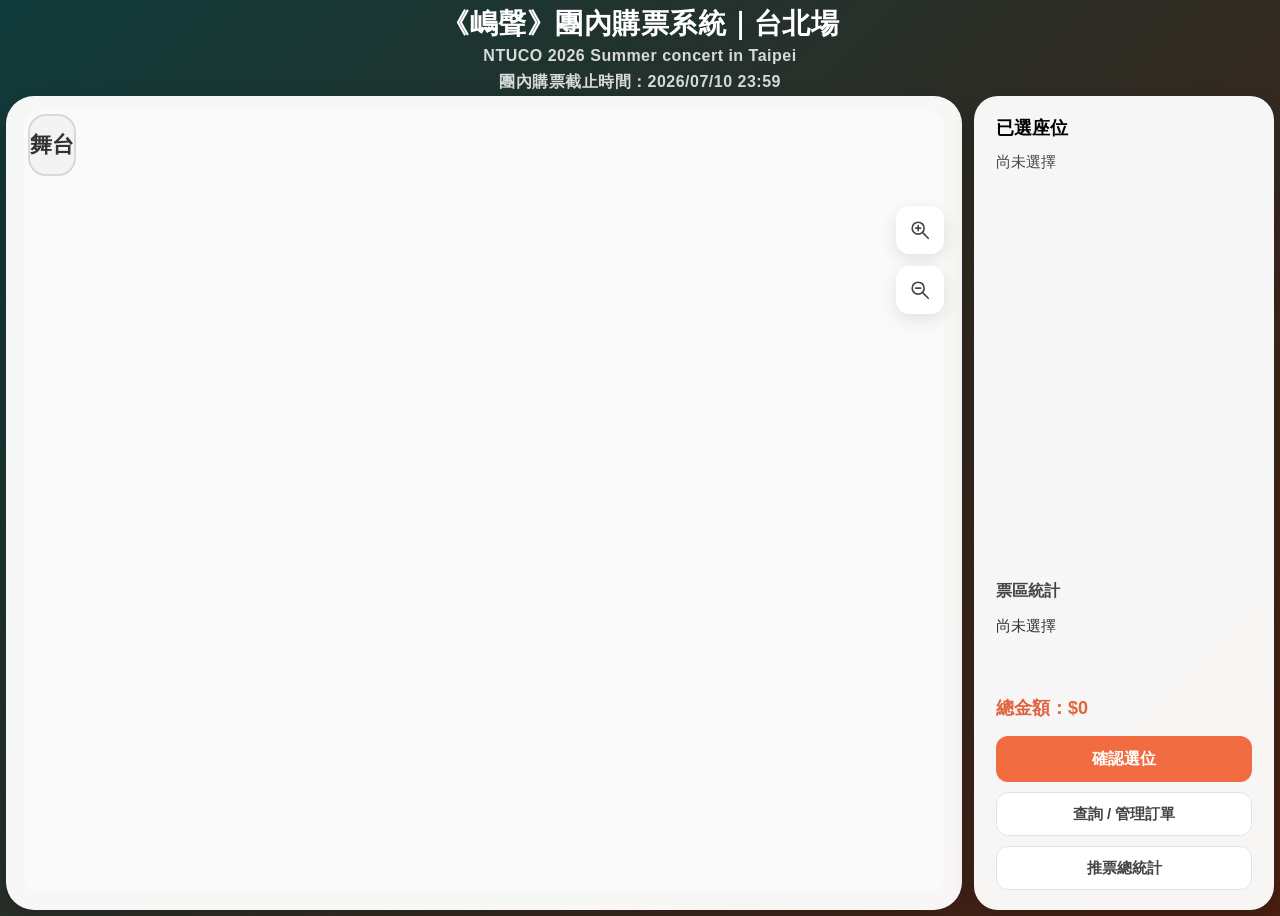
==== index.html @ ebd33b1d "init ticket system" ====
<!DOCTYPE html>
<html lang="zh-Hant">
<head>
    <meta charset="UTF-8" />
    <meta name="viewport" content="width=device-width, initial-scale=1" />
    <title>《嶋聲》團內購票系統｜台北場</title>
    <link rel="stylesheet" href="/style.css">
</head>
<body>
    <header class="page-header">
        <div class="page-title">《嶋聲》團內購票系統｜台北場</div>
        <div class="page-subtitle">NTUCO 2026 Summer concert in Taipei</div>
        <div class="page-subtitle">團內購票截止時間：2026/07/10 23:59</div>
    </header>

    <div class="app-shell">
        <main class="seat-card">
            <div class="map-floating-tools">
                <button type="button" id="zoom-in-btn" class="tool-btn" title="放大">
                    <svg viewBox="0 0 24 24" class="tool-icon" aria-hidden="true">
                        <circle cx="10" cy="10" r="6.5" fill="none" stroke="currentColor" stroke-width="1.8"></circle>
                        <line x1="15.5" y1="15.5" x2="21" y2="21" stroke="currentColor" stroke-width="1.8" stroke-linecap="round"></line>
                        <line x1="10" y1="7.3" x2="10" y2="12.7" stroke="currentColor" stroke-width="1.8" stroke-linecap="round"></line>
                        <line x1="7.3" y1="10" x2="12.7" y2="10" stroke="currentColor" stroke-width="1.8" stroke-linecap="round"></line>
                    </svg>
                </button>

                <button type="button" id="zoom-out-btn" class="tool-btn" title="縮小">
                    <svg viewBox="0 0 24 24" class="tool-icon" aria-hidden="true">
                        <circle cx="10" cy="10" r="6.5" fill="none" stroke="currentColor" stroke-width="1.8"></circle>
                        <line x1="15.5" y1="15.5" x2="21" y2="21" stroke="currentColor" stroke-width="1.8" stroke-linecap="round"></line>
                        <line x1="7.3" y1="10" x2="12.7" y2="10" stroke="currentColor" stroke-width="1.8" stroke-linecap="round"></line>
                    </svg>
                </button>
            </div>

            <div id="map-viewport">
                <div id="seat-map-scale">
                    <div class="stage-box map-stage">舞台</div>
                    <div id="seat-map"></div>
                </div>
                <div id="seat-tooltip" class="seat-tooltip hidden"></div>
            </div>
        </main>

        <aside class="sidebar">
            <h2>已選座位</h2>
            <div id="selected-list">尚未選擇</div>

            <h3 class="sidebar-subtitle">票區統計</h3>
            <div id="zone-summary">尚未選擇</div>

            <div id="summary">總金額：$0</div>

            <button id="confirm-btn" type="button">確認選位</button>
            <a href="/orders" class="secondary-link-btn">查詢 / 管理訂單</a>
            <a href="/stats" class="secondary-link-btn">推票總統計</a>
        </aside>
    </div>

    <script src="/app.js"></script>
</body>
</html>
---- style.css ----
* {
    box-sizing: border-box;
}

body {
    margin: 0;
    font-family: Arial, "Noto Sans TC", sans-serif;
    background: linear-gradient(135deg, #0f3b3a, #4b1f11);
    min-height: 100vh;
    overflow: hidden;
    padding: 6px;
}

.page-header {
    height: 90px;
    display: flex;
    flex-direction: column;
    align-items: center;
    justify-content: center;
    color: white;
    text-align: center;
    letter-spacing: 0.5px;
}

.page-title {
    font-size: 28px;
    font-weight: 800;
    line-height: 1.1;
}

.page-subtitle {
    margin-top: 7px;
    font-size: 16px;
    font-weight: 600;
    color: rgba(255, 255, 255, 0.82);
}

.app-shell {
    display: flex;
    gap: 12px;
    align-items: stretch;
    height: calc(100vh - 86px);
}

/* 左側主區 */
.seat-card {
    flex: 1;
    background: rgba(255, 255, 255, 0.96);
    border-radius: 28px;
    padding: 14px 18px 18px 18px;
    box-shadow: 0 8px 24px rgba(0, 0, 0, 0.18);
    height: 100%;
    overflow: hidden;
    position: relative;
}

.stage-box {
    width: 100%;
    max-width: 980px;
    height: 62px;
    border: 2px solid #d8d8d8;
    background: #f3f3f3;
    color: #333;
    font-size: 22px;
    font-weight: 700;
    display: flex;
    align-items: center;
    justify-content: center;
    border-radius: 18px;
}

.map-stage {
    margin: 0 auto 18px auto;
}

/* 地圖區 */
#map-viewport {
    width: 100%;
    height: 100%;
    overflow: auto;
    cursor: grab;
    user-select: none;
    border-radius: 16px;
    padding: 4px;
    background: #fafafa;
    position: relative;
}

#map-viewport.dragging {
    cursor: grabbing;
}

#seat-map-scale {
    position: relative;
    width: fit-content;
    height: fit-content;
}

#seat-map {
    display: grid;
    gap: 8px;
    justify-content: start;
    align-content: start;
    padding: 10px 14px 24px 14px;
    width: fit-content;
    min-height: max-content;
    transform-origin: top left;
}

/* Tooltip */
.seat-tooltip {
    position: absolute;
    z-index: 20;
    min-width: 180px;
    max-width: 240px;
    background: rgba(42, 42, 42, 0.96);
    color: white;
    border-radius: 12px;
    padding: 10px 12px;
    font-size: 13px;
    line-height: 1.5;
    box-shadow: 0 8px 20px rgba(0, 0, 0, 0.2);
    pointer-events: none;
    transform: translate(12px, 12px);
}

.seat-tooltip.hidden {
    display: none;
}

.seat-tooltip .tooltip-title {
    font-size: 14px;
    font-weight: 700;
    margin-bottom: 4px;
}

.seat-tooltip .tooltip-sub {
    color: #d8d8d8;
    font-size: 12px;
}

/* 樓層與排號 */
.floor-label {
    grid-column: 1 / -1;
    text-align: center;
    font-size: 22px;
    font-weight: 700;
    color: #444;
    display: flex;
    align-items: center;
    justify-content: center;
    pointer-events: none;
    z-index: 2;
}

.row-label {
    width: 28px;
    height: 32px;
    font-size: 12px;
    color: #7b7b7b;
    display: flex;
    align-items: center;
    justify-content: center;
    background: transparent;
    font-weight: 500;
}

/* 座位 */
.seat {
    width: 28px;
    height: 28px;
    border-radius: 50%;
    border: none;
    font-size: 11px;
    line-height: 28px;
    text-align: center;
    padding: 0;
    cursor: pointer;
    user-select: none;
    display: flex;
    align-items: center;
    justify-content: center;
    transition: transform 0.12s ease, box-shadow 0.12s ease;
}

/* 可選團內票 */
.group-500 {
    background: #cf6f6d;
    color: white;
}

.group-300 {
    background: #b9cf8c;
    color: white;
}

.group-200 {
    background: #9fc3ea;
    color: white;
}

/* 不可選區域 */
.staff,
.camera,
.wheelchair,
.companion,
.vip,
.regular-500,
.regular-300,
.regular-200,
.unknown {
    background: #e4e4e4;
    color: #9b9b9b;
    cursor: not-allowed;
}

/* 已售 */
.sold {
    background: #767676;
    color: white;
    cursor: not-allowed;
}

/* 已選 */
.selected {
    outline: 3px solid #3949ab;
    transform: scale(1.12);
    box-shadow: 0 0 0 2px rgba(57, 73, 171, 0.15);
}

/* 浮動工具按鈕 */
.map-floating-tools {
    position: absolute;
    top: 110px;
    right: 18px;
    display: flex;
    flex-direction: column;
    gap: 12px;
    z-index: 30;
}

.tool-btn {
    width: 48px;
    height: 48px;
    border: none;
    border-radius: 14px;
    background: rgba(255, 255, 255, 0.96);
    color: #444;
    font-size: 22px;
    font-weight: 500;
    cursor: pointer;
    box-shadow: 0 6px 18px rgba(0, 0, 0, 0.10);
    display: flex;
    align-items: center;
    justify-content: center;
    transition: transform 0.12s ease, box-shadow 0.12s ease, background 0.12s ease;
}

.tool-btn:hover {
    transform: translateY(-1px);
    box-shadow: 0 8px 20px rgba(0, 0, 0, 0.14);
    background: #ffffff;
}

.tool-btn:active {
    transform: scale(0.97);
}

.tool-icon,
.tool-btn svg {
    width: 22px;
    height: 22px;
    display: block;
}

/* 右側 sidebar */
.sidebar {
    width: 300px;
    background: rgba(255, 255, 255, 0.96);
    border-radius: 24px;
    padding: 20px 22px;
    box-shadow: 0 8px 24px rgba(0, 0, 0, 0.18);
    position: sticky;
    top: 12px;
    max-height: calc(100vh - 24px);
    display: flex;
    flex-direction: column;
    overflow: hidden;
}

.sidebar h2,
.sidebar-subtitle,
#zone-summary,
#summary,
#confirm-btn {
    flex-shrink: 0;
}

.sidebar h2 {
    margin: 0 0 8px 0;
    font-size: 18px;
}

.sidebar-subtitle {
    margin: 18px 0 10px 0;
    font-size: 16px;
    color: #444;
}

/* 已選座位清單 */
#selected-list {
    flex: 1;
    min-height: 0;
    overflow-y: auto;
    font-size: 15px;
    line-height: 1.8;
    color: #444;
    margin-bottom: 16px;
    padding-right: 6px;
}

#selected-list::-webkit-scrollbar {
    width: 8px;
}

#selected-list::-webkit-scrollbar-thumb {
    background: #d0d0d0;
    border-radius: 999px;
}

#selected-list::-webkit-scrollbar-track {
    background: transparent;
}

.selected-seat-item {
    margin-bottom: 10px;
    font-size: 15px;
    color: #333;
    line-height: 1.7;
}

.selected-seat-item span {
    color: #666;
    font-size: 13px;
}

/* 票區統計 */
#zone-summary {
    min-height: 70px;
    font-size: 15px;
    line-height: 1.8;
    color: #333;
    margin-bottom: 14px;
}

.zone-summary-item {
    display: flex;
    justify-content: space-between;
    gap: 10px;
    margin-bottom: 6px;
    font-size: 15px;
}

.zone-summary-item .zone-name {
    color: #666;
    font-size: 13px;
}

.zone-summary-item .zone-count {
    font-weight: 700;
    color: #222;
    font-size: 15px;
}

/* 金額與按鈕 */
#summary {
    font-size: 18px;
    font-weight: 700;
    color: #e1633f;
    margin-bottom: 16px;
}

#confirm-btn {
    width: 100%;
    height: 46px;
    border: none;
    border-radius: 12px;
    background: #f26c41;
    color: white;
    font-size: 16px;
    font-weight: 700;
    cursor: pointer;
}

#confirm-btn:hover {
    background: #e95d31;
}

.secondary-link-btn {
    flex-shrink: 0;
    margin-top: 10px;
    width: 100%;
    height: 44px;
    border-radius: 12px;
    border: 1.5px solid #e3e3e3;
    background: #ffffff;
    color: #444;
    font-size: 15px;
    font-weight: 700;
    text-decoration: none;
    display: flex;
    align-items: center;
    justify-content: center;
    transition: background 0.12s ease, transform 0.12s ease, box-shadow 0.12s ease;
}

.secondary-link-btn:hover {
    background: #f7f7f7;
    transform: translateY(-1px);
    box-shadow: 0 4px 12px rgba(0, 0, 0, 0.08);
}

.note-group {
    display: flex;
    align-items: center;
    gap: 10px;
}

.note-input {
    width: 220px;
    max-width: 100%;
    height: 40px;
    border: 1.5px solid #d7d7d7;
    border-radius: 12px;
    padding: 0 14px;
    font-size: 14px;
    outline: none;
    background: #fff;
}

.note-input:focus {
    border-color: #f26c41;
    box-shadow: 0 0 0 3px rgba(242, 108, 65, 0.12);
}

.action-group {
    display: flex;
    align-items: center;
    justify-content: center;
    width: 100%;
}

.primary-mini-btn {
    height: 40px;
    padding: 0 18px;
    border: none;
    border-radius: 12px;
    background: #f26c41;
    color: white;
    font-size: 15px;
    font-weight: 700;
    cursor: pointer;
    flex-shrink: 0;
}

.primary-mini-btn:hover {
    background: #e95d31;
}

.danger-btn {
    height: 40px;
    padding: 0 18px;
    border: 1.5px solid #f2a29a;
    border-radius: 12px;
    background: #fff7f6;
    color: #d84b3b;
    font-size: 15px;
    font-weight: 700;
    cursor: pointer;
    flex-shrink: 0;
}

.danger-btn:hover {
    background: #fff0ed;
}
.pickup-btn {
    height: 40px;
    padding: 0 18px;
    border: none;
    border-radius: 999px;
    font-size: 14px;
    font-weight: 700;
    cursor: default;
    white-space: nowrap;
    flex-shrink: 0;
}

.pickup-btn.closed {
    background: #ececec;
    color: #8b8b8b;
}

.pickup-btn.open {
    background: #e8f7ef;
    color: #239267;
}

.pickup-btn.done {
    background: #e8f0ff;
    color: #276fb7;
}

.rank-badge {
    display: inline-flex;
    align-items: center;
    justify-content: center;
    min-width: 34px;
    height: 34px;
    border-radius: 999px;
    background: #fff2ec;
    color: #f26c41;
    font-weight: 800;
    font-size: 14px;
}

.ranking-row-top {
    background: #fff9f6;
}

.ranking-ticket {
    color: #276fb7;
    font-weight: 900;
}

.reward-condition-wrap {
    display: flex;
    flex-wrap: wrap;
    gap: 8px;
}

.reward-condition-chip {
    display: inline-flex;
    align-items: center;
    justify-content: center;
    min-height: 32px;
    padding: 0 12px;
    border-radius: 999px;
    background: #fff4ee;
    border: 1px solid #f3d3c3;
    color: #d66a3b;
    font-size: 13px;
    font-weight: 800;
    line-height: 1;
    white-space: nowrap;
}

.reward-main {
    color: #222;
    font-weight: 800;
}

.reward-count {
    color: #276fb7;
    font-weight: 900;
    font-size: 16px;
}

.reward-names {
    color: #666;
    line-height: 1.7;
}

.reward-empty {
    color: #aaa;
}
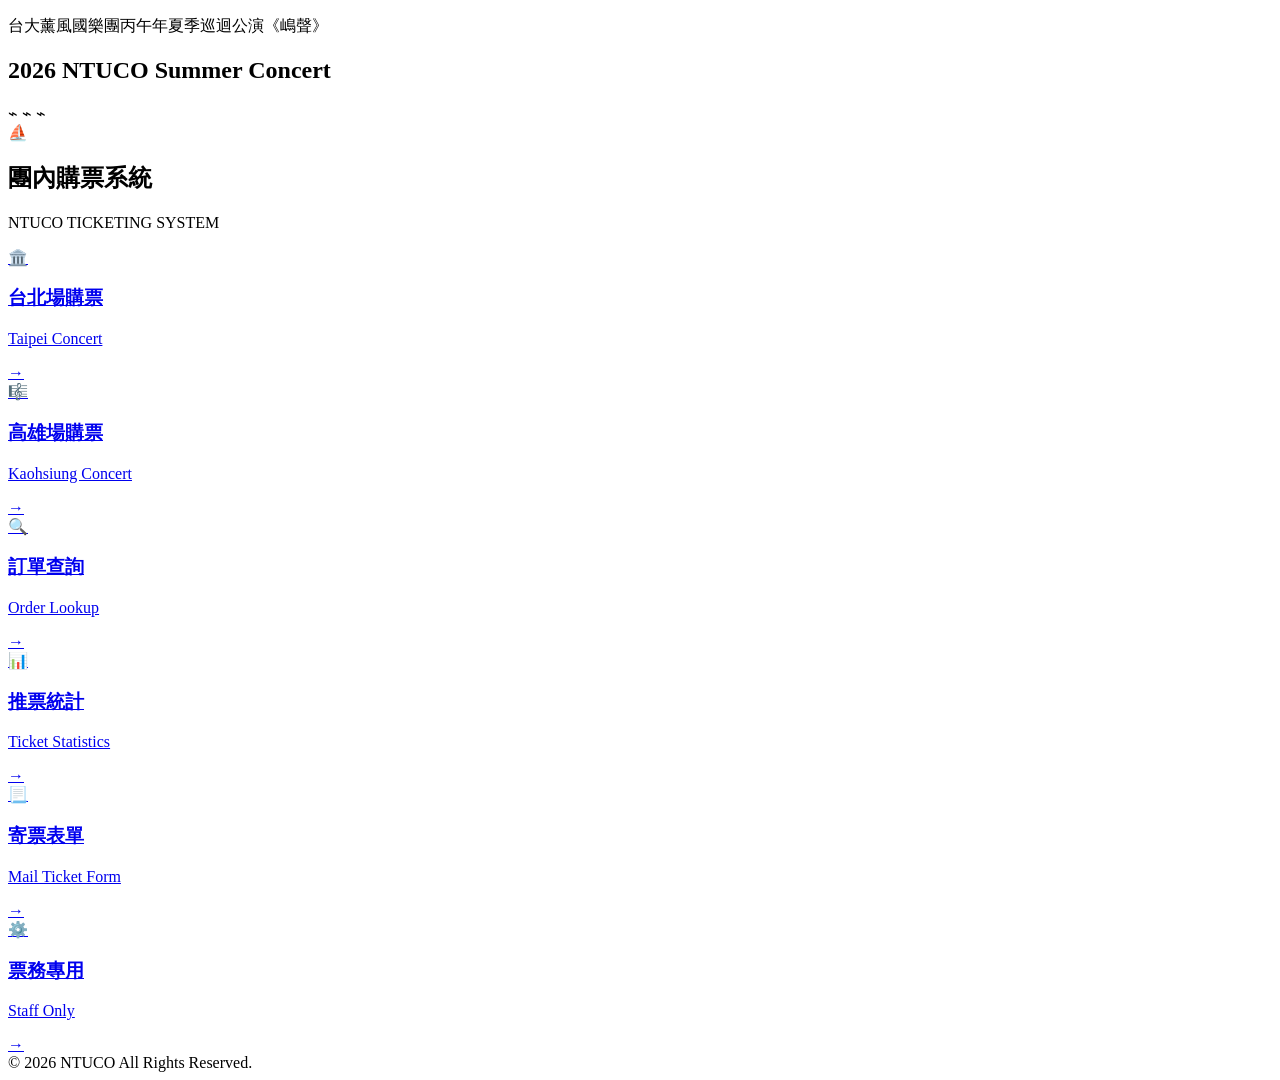
==== commit d2c77e17: "Install and configure Vercel Web Analytics # Vercel Web Analytics Implementation  ## Summary Success" ====
--- a/index.html
+++ b/index.html
@@ -1,63 +1,86 @@
 <!DOCTYPE html>
 <html lang="zh-Hant">
 <head>
-    <meta charset="UTF-8" />
-    <meta name="viewport" content="width=device-width, initial-scale=1" />
-    <title>《嶋聲》團內購票系統｜台北場</title>
-    <link rel="stylesheet" href="/style.css">
+  <meta charset="UTF-8" />
+  <meta name="viewport" content="width=device-width, initial-scale=1.0" />
+  <title>《嶋聲》團內購票系統</title>
+  <link rel="icon" type="image/png" href="/NTUCO.png">
+  <!-- Google Fonts -->
+  <link rel="preconnect" href="https://fonts.googleapis.com">
+  <link rel="preconnect" href="https://fonts.gstatic.com" crossorigin>
+  <link href="https://fonts.googleapis.com/css2?family=Noto+Sans+TC:wght@400;500;700;900&family=Noto+Serif+TC:wght@400;500;700;900&display=swap" rel="stylesheet">
+  <!-- CSS -->
+  <link rel="stylesheet" href="./index.css" />
 </head>
+
 <body>
-    <header class="page-header">
-        <div class="page-title">《嶋聲》團內購票系統｜台北場</div>
-        <div class="page-subtitle">NTUCO 2026 Summer concert in Taipei</div>
-        <div class="page-subtitle">團內購票截止時間：2026/07/10 23:59</div>
-    </header>
+  <main class="home-page">
+    <section class="hero">
+      <div class="poster-info">
+        <p class="concert-label">台大薰風國樂團丙午年夏季巡迴公演《嶋聲》</p>
+        <h1>2026 NTUCO Summer Concert</h1>
+      </div>
 
-    <div class="app-shell">
-        <main class="seat-card">
-            <div class="map-floating-tools">
-                <button type="button" id="zoom-in-btn" class="tool-btn" title="放大">
-                    <svg viewBox="0 0 24 24" class="tool-icon" aria-hidden="true">
-                        <circle cx="10" cy="10" r="6.5" fill="none" stroke="currentColor" stroke-width="1.8"></circle>
-                        <line x1="15.5" y1="15.5" x2="21" y2="21" stroke="currentColor" stroke-width="1.8" stroke-linecap="round"></line>
-                        <line x1="10" y1="7.3" x2="10" y2="12.7" stroke="currentColor" stroke-width="1.8" stroke-linecap="round"></line>
-                        <line x1="7.3" y1="10" x2="12.7" y2="10" stroke="currentColor" stroke-width="1.8" stroke-linecap="round"></line>
-                    </svg>
-                </button>
+      <div class="birds">⌁ ⌁ ⌁</div>
+    </section>
 
-                <button type="button" id="zoom-out-btn" class="tool-btn" title="縮小">
-                    <svg viewBox="0 0 24 24" class="tool-icon" aria-hidden="true">
-                        <circle cx="10" cy="10" r="6.5" fill="none" stroke="currentColor" stroke-width="1.8"></circle>
-                        <line x1="15.5" y1="15.5" x2="21" y2="21" stroke="currentColor" stroke-width="1.8" stroke-linecap="round"></line>
-                        <line x1="7.3" y1="10" x2="12.7" y2="10" stroke="currentColor" stroke-width="1.8" stroke-linecap="round"></line>
-                    </svg>
-                </button>
-            </div>
+    <section class="system-title">
+      <div class="boat">⛵</div>
+      <h2>團內購票系統</h2>
+      <p>NTUCO TICKETING SYSTEM</p>
+    </section>
 
-            <div id="map-viewport">
-                <div id="seat-map-scale">
-                    <div class="stage-box map-stage">舞台</div>
-                    <div id="seat-map"></div>
-                </div>
-                <div id="seat-tooltip" class="seat-tooltip hidden"></div>
-            </div>
-        </main>
+    <section class="menu-panel">
+      <a href="/taipei.html" class="menu-card">
+        <div class="icon">🏛️</div>
+        <h3>台北場購票</h3>
+        <p>Taipei Concert</p>
+        <span>→</span>
+      </a>
 
-        <aside class="sidebar">
-            <h2>已選座位</h2>
-            <div id="selected-list">尚未選擇</div>
+      <a href="/kaohsiung.html" class="menu-card">
+        <div class="icon">🎼</div>
+        <h3>高雄場購票</h3>
+        <p>Kaohsiung Concert</p>
+        <span>→</span>
+      </a>
 
-            <h3 class="sidebar-subtitle">票區統計</h3>
-            <div id="zone-summary">尚未選擇</div>
+      <a href="/orders.html" class="menu-card">
+        <div class="icon">🔍</div>
+        <h3>訂單查詢</h3>
+        <p>Order Lookup</p>
+        <span>→</span>
+      </a>
 
-            <div id="summary">總金額：$0</div>
+      <a href="/stats.html" class="menu-card">
+        <div class="icon">📊</div>
+        <h3>推票統計</h3>
+        <p>Ticket Statistics</p>
+        <span>→</span>
+      </a>
 
-            <button id="confirm-btn" type="button">確認選位</button>
-            <a href="/orders" class="secondary-link-btn">查詢 / 管理訂單</a>
-            <a href="/stats" class="secondary-link-btn">推票總統計</a>
-        </aside>
-    </div>
+      <a href="/mailing.html" class="menu-card">
+        <div class="icon">📃</div>
+        <h3>寄票表單</h3>
+        <p>Mail Ticket Form</p>
+        <span>→</span>
+      </a>
 
-    <script src="/app.js"></script>
+      <a href="/admin.html" class="menu-card">
+        <div class="icon">⚙️</div>
+        <h3>票務專用</h3>
+        <p>Staff Only</p>
+        <span>→</span>
+      </a>
+    </section>
+
+    <footer>
+      © 2026 NTUCO All Rights Reserved.
+    </footer>
+  </main>
+  <script>
+    window.va = window.va || function () { (window.vaq = window.vaq || []).push(arguments); };
+  </script>
+  <script defer src="/_vercel/insights/script.js"></script>
 </body>
-</html>+</html>
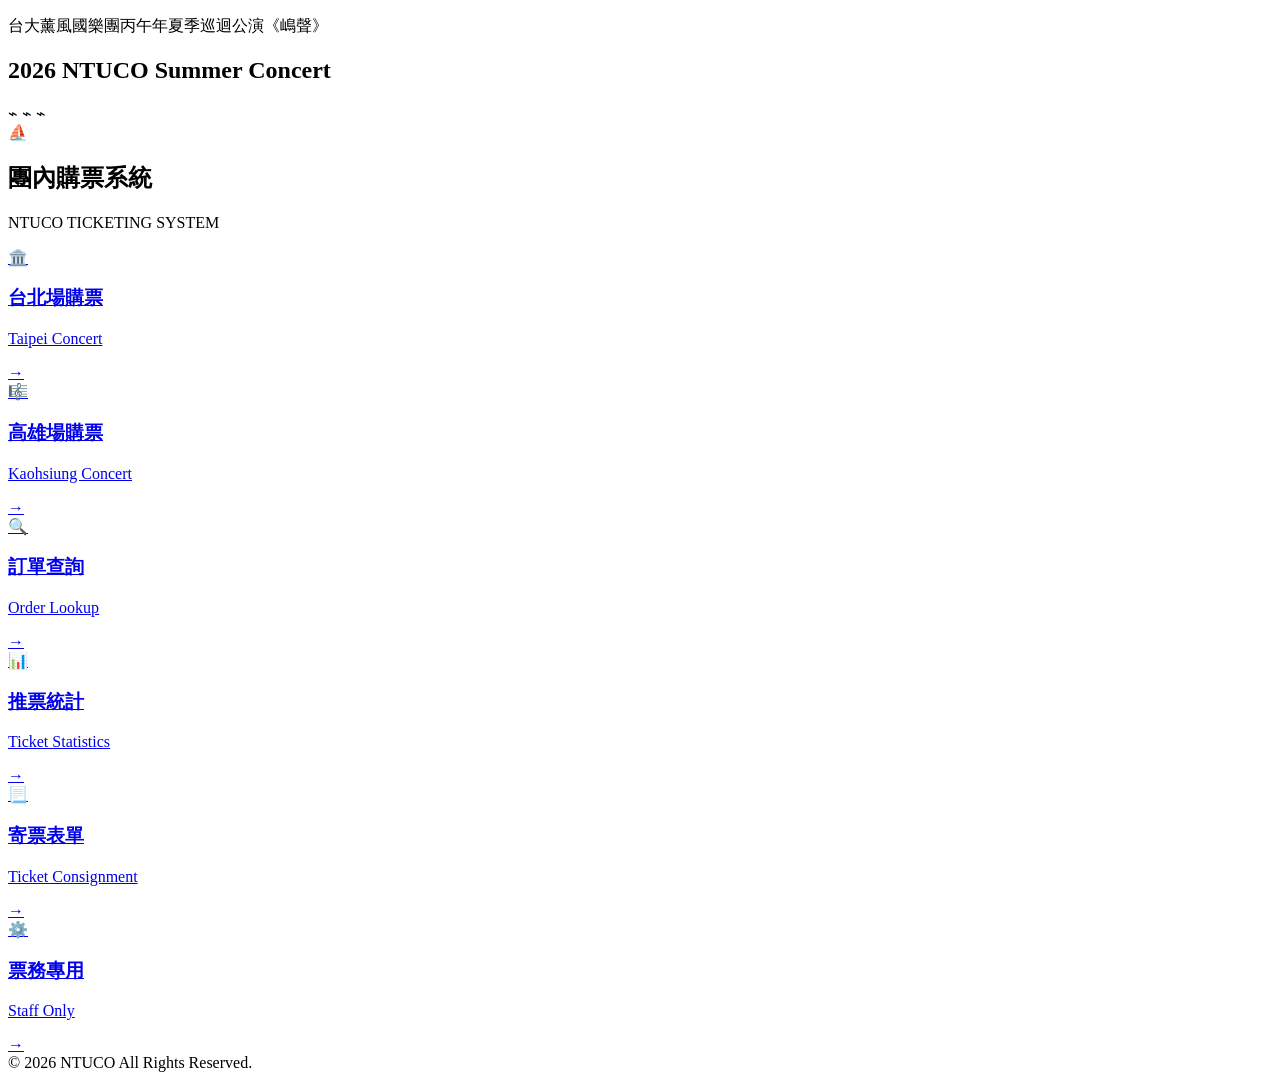
==== commit 3c1a79c3: "Merge d2c77e17af20e4c58c0d80b100a554988b0af0eb into 70a0439f2f1411672e4cf7ecc944342d02afb98d" ====
--- a/index.html
+++ b/index.html
@@ -59,10 +59,10 @@
         <span>→</span>
       </a>
 
-      <a href="/mailing.html" class="menu-card">
+      <a href="/consignment.html" class="menu-card">
         <div class="icon">📃</div>
         <h3>寄票表單</h3>
-        <p>Mail Ticket Form</p>
+        <p>Ticket Consignment</p>
         <span>→</span>
       </a>
 
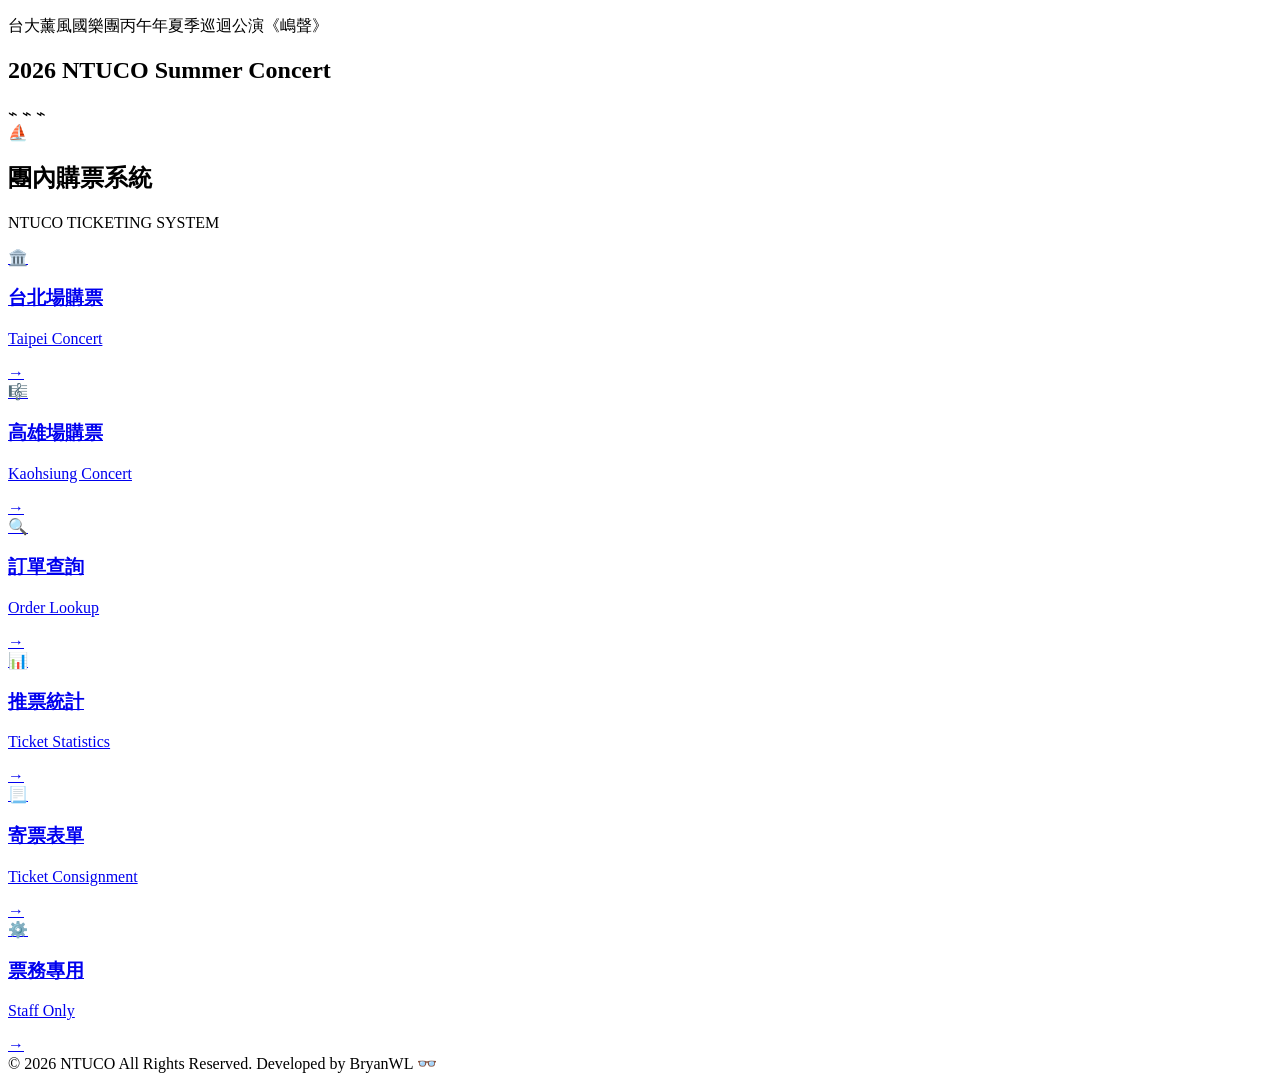
==== commit e219e656: "credit" ====
--- a/index.html
+++ b/index.html
@@ -75,12 +75,8 @@
     </section>
 
     <footer>
-      © 2026 NTUCO All Rights Reserved.
+      © 2026 NTUCO All Rights Reserved. Developed by BryanWL 👓
     </footer>
   </main>
-  <script>
-    window.va = window.va || function () { (window.vaq = window.vaq || []).push(arguments); };
-  </script>
-  <script defer src="/_vercel/insights/script.js"></script>
 </body>
 </html>
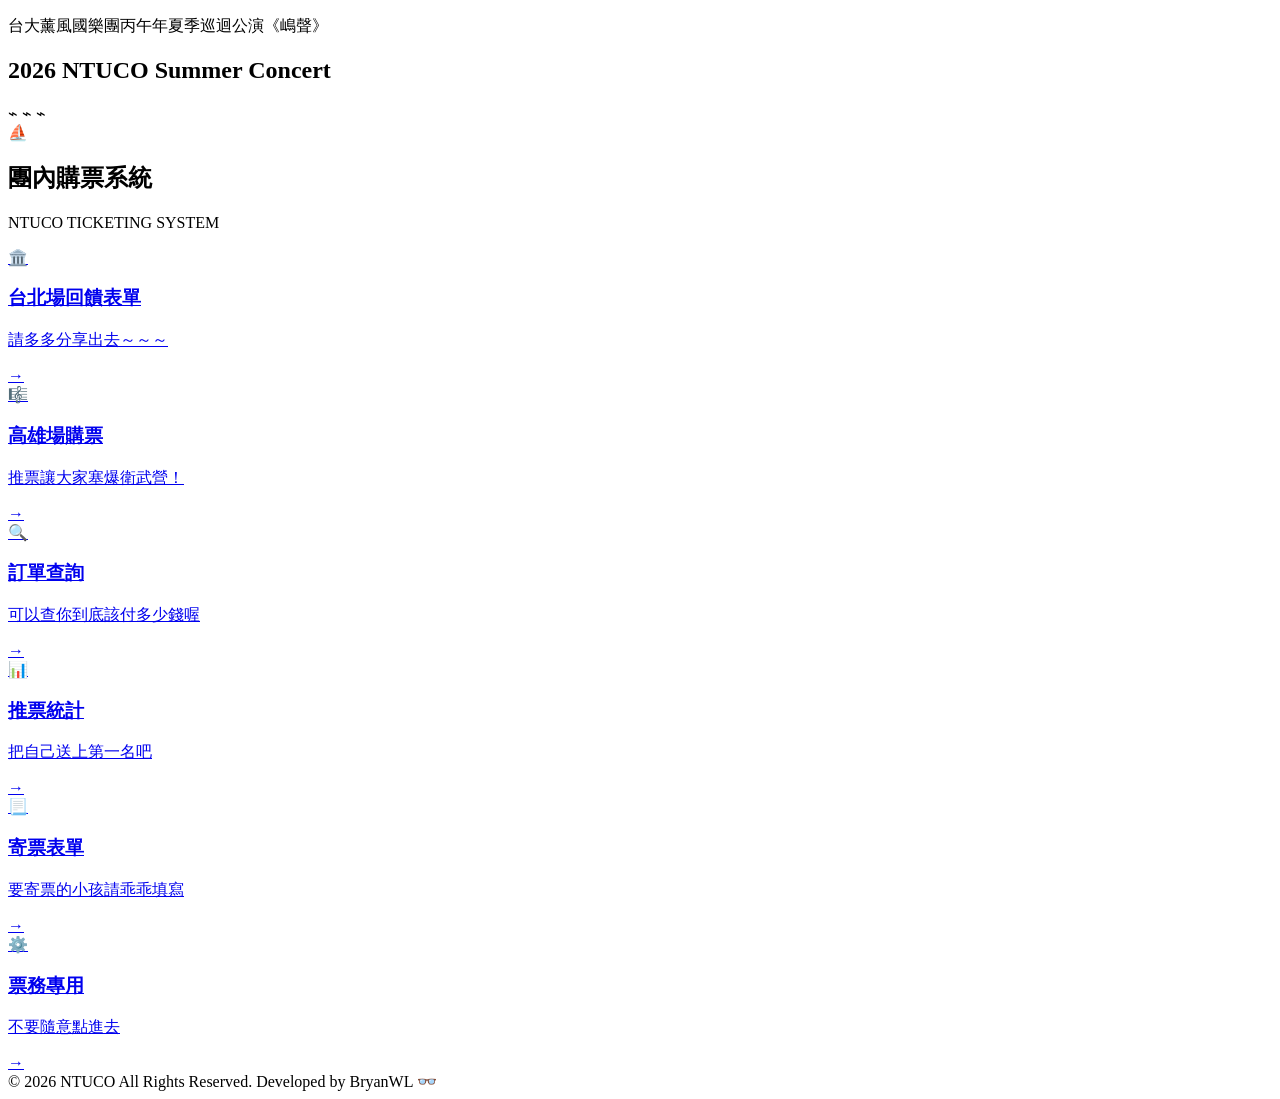
==== commit e6d4f75f: "Update index" ====
--- a/index.html
+++ b/index.html
@@ -31,45 +31,45 @@
     </section>
 
     <section class="menu-panel">
-      <a href="/taipei.html" class="menu-card">
+      <a href="https://docs.google.com/forms/d/e/1FAIpQLSeY1mgTTUd2XIuNEWbKVqKPxAn4L_a-VATuPXNclLUsxL3Nyg/viewform" class="menu-card">
         <div class="icon">🏛️</div>
-        <h3>台北場購票</h3>
-        <p>Taipei Concert</p>
+        <h3>台北場回饋表單</h3>
+        <p>請多多分享出去～～～</p>
         <span>→</span>
       </a>
 
       <a href="/kaohsiung.html" class="menu-card">
         <div class="icon">🎼</div>
         <h3>高雄場購票</h3>
-        <p>Kaohsiung Concert</p>
+        <p>推票讓大家塞爆衛武營！</p>
         <span>→</span>
       </a>
 
       <a href="/orders.html" class="menu-card">
         <div class="icon">🔍</div>
         <h3>訂單查詢</h3>
-        <p>Order Lookup</p>
+        <p>可以查你到底該付多少錢喔</p>
         <span>→</span>
       </a>
 
       <a href="/stats.html" class="menu-card">
         <div class="icon">📊</div>
         <h3>推票統計</h3>
-        <p>Ticket Statistics</p>
+        <p>把自己送上第一名吧</p>
         <span>→</span>
       </a>
 
       <a href="/consignment.html" class="menu-card">
         <div class="icon">📃</div>
         <h3>寄票表單</h3>
-        <p>Ticket Consignment</p>
+        <p>要寄票的小孩請乖乖填寫</p>
         <span>→</span>
       </a>
 
       <a href="/admin.html" class="menu-card">
         <div class="icon">⚙️</div>
         <h3>票務專用</h3>
-        <p>Staff Only</p>
+        <p>不要隨意點進去</p>
         <span>→</span>
       </a>
     </section>
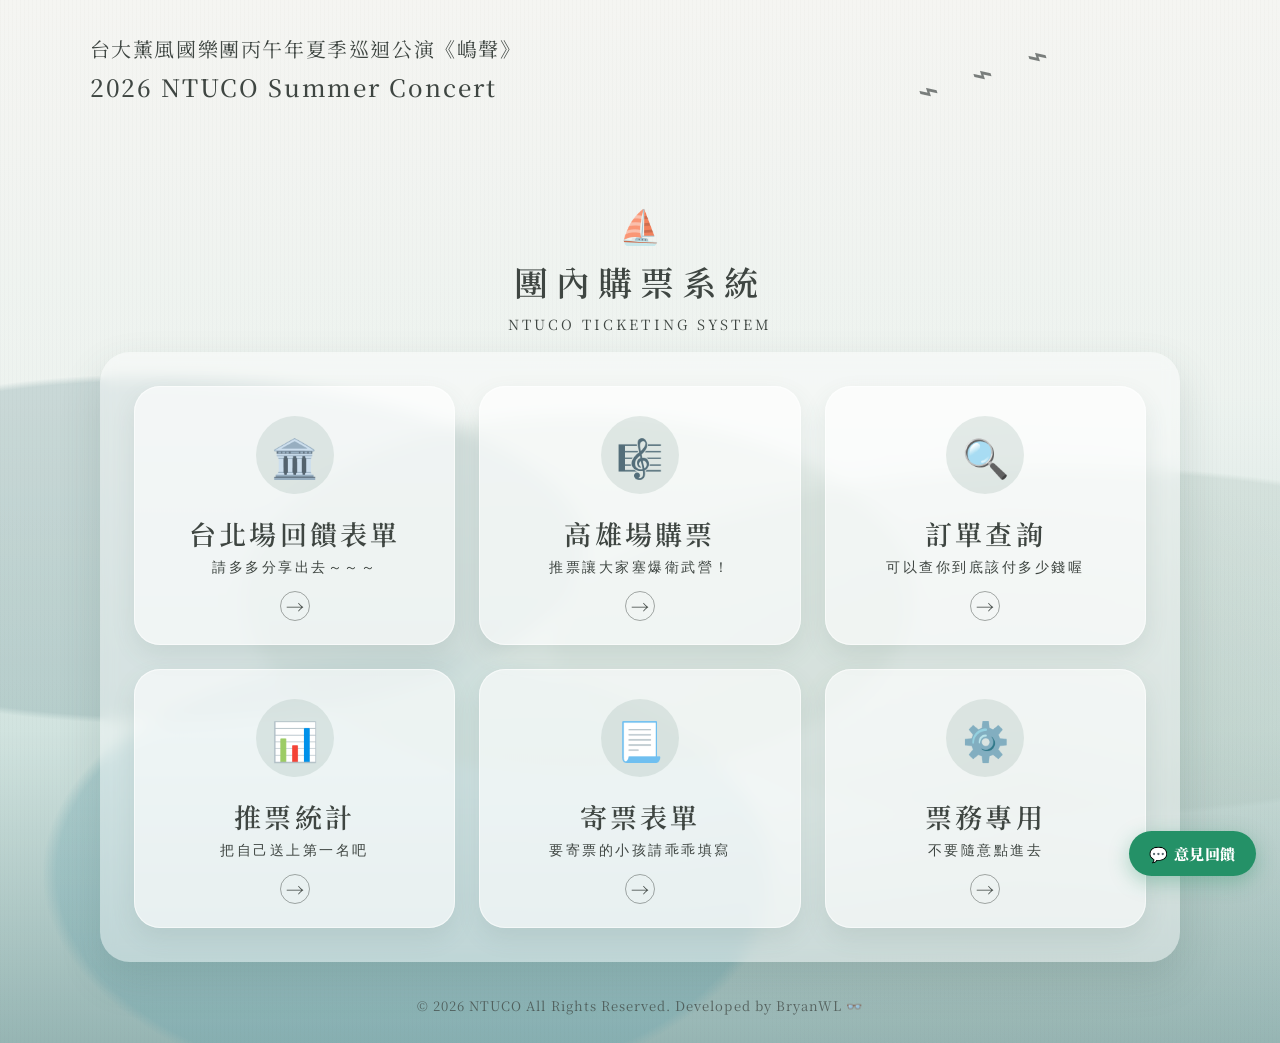
==== commit a5b84a49: "Update BIGBIG" ====
--- a/index.html
+++ b/index.html
@@ -74,6 +74,10 @@
       </a>
     </section>
 
+    <a href="https://forms.gle/wqxFk67CyarotRYp6" target="_blank" class="floating-feedback-btn" title="填寫意見表單">
+        💬 意見回饋
+    </a>
+
     <footer>
       © 2026 NTUCO All Rights Reserved. Developed by BryanWL 👓
     </footer>
--- a/index.css
+++ b/index.css
@@ -0,0 +1,343 @@
+* {
+  box-sizing: border-box;
+}
+
+body {
+  margin: 0;
+  font-family: "Noto Serif TC", "Songti TC", "PMingLiU", serif;
+  color: #3f4642;
+  background:
+    radial-gradient(circle at 80% 75%, rgba(130, 145, 130, 0.22), transparent 28%),
+    linear-gradient(to bottom, #f3f3ef 0%, #e9f0ec 38%, #c7ddd8 70%, #7fa5a3 100%);
+  min-height: 100vh;
+}
+
+.home-page {
+  min-height: 100vh;
+  padding: 34px 7vw 28px;
+  position: relative;
+  overflow: hidden;
+}
+
+.home-page::before {
+  content: "";
+  position: absolute;
+  inset: 26% -10% 0;
+  background:
+    radial-gradient(ellipse at 18% 36%, rgba(80, 126, 130, 0.36) 0 24%, transparent 25%),
+    radial-gradient(ellipse at 46% 42%, rgba(123, 158, 137, 0.34) 0 28%, transparent 29%),
+    radial-gradient(ellipse at 78% 48%, rgba(153, 179, 170, 0.38) 0 30%, transparent 31%),
+    radial-gradient(ellipse at 35% 78%, rgba(60, 139, 153, 0.35) 0 25%, transparent 26%);
+  opacity: 0.8;
+  z-index: 0;
+}
+
+.home-page::after {
+  content: "";
+  position: absolute;
+  inset: 0;
+  background-image:
+    linear-gradient(rgba(255,255,255,0.18), rgba(255,255,255,0.18)),
+    repeating-linear-gradient(90deg, rgba(80,80,80,0.025) 0 1px, transparent 1px 4px);
+  pointer-events: none;
+  z-index: 1;
+}
+
+.hero,
+.system-title,
+.menu-panel,
+footer {
+  position: relative;
+  z-index: 2;
+}
+
+.hero {
+  min-height: 160px;
+}
+
+.concert-label {
+  margin: 0 0 6px;
+  font-size: 20px;
+  letter-spacing: 0.08em;
+}
+
+.poster-info h1 {
+  margin: 0;
+  font-size: 24px;
+  font-weight: 500;
+  letter-spacing: 0.08em;
+}
+
+.dates {
+  margin-top: 40px;
+  display: grid;
+  gap: 22px;
+}
+
+.date-block {
+  display: flex;
+  align-items: center;
+  gap: 24px;
+}
+
+.date-main {
+  font-size: 74px;
+  line-height: 1;
+  color: #1d1d1b;
+  letter-spacing: -0.04em;
+}
+
+.time {
+  display: block;
+  font-size: 26px;
+  margin-bottom: 4px;
+}
+
+.date-block strong {
+  display: block;
+  font-size: 25px;
+  font-weight: 600;
+}
+
+.date-block small {
+  display: block;
+  font-size: 14px;
+  margin-top: 3px;
+}
+
+.birds {
+  position: absolute;
+  top: 10px;
+  right: 10vw;
+  font-size: 34px;
+  letter-spacing: 14px;
+  transform: rotate(-18deg);
+  color: rgba(55, 62, 60, 0.65);
+}
+
+.system-title {
+  text-align: center;
+  margin-top: 6px;
+  margin-bottom: 18px;
+}
+
+.boat {
+  font-size: 34px;
+  margin-bottom: 8px;
+  opacity: 0.7;
+}
+
+.system-title h2 {
+  margin: 0;
+  font-size: 34px;
+  letter-spacing: 0.24em;
+  font-weight: 600;
+}
+
+.system-title p {
+  margin: 8px 0 0;
+  font-size: 14px;
+  letter-spacing: 0.22em;
+}
+
+.menu-panel {
+  max-width: 1080px;
+  margin: 0 auto;
+  padding: 34px;
+  border-radius: 30px;
+  background: rgba(255, 255, 255, 0.42);
+  backdrop-filter: blur(8px);
+  box-shadow: 0 18px 42px rgba(64, 91, 89, 0.16);
+  display: grid;
+  grid-template-columns: repeat(3, 1fr);
+  gap: 24px;
+}
+
+.menu-card {
+  min-height: 210px;
+  padding: 30px 20px 24px;
+  border-radius: 26px;
+  background: rgba(255, 255, 255, 0.62);
+  text-decoration: none;
+  color: #3f4642;
+  text-align: center;
+  box-shadow: inset 0 0 0 1px rgba(255,255,255,0.55),
+              0 10px 24px rgba(74, 96, 94, 0.11);
+  transition: transform 0.25s ease, background 0.25s ease, box-shadow 0.25s ease;
+}
+
+.menu-card:hover {
+  transform: translateY(-6px);
+  background: rgba(255, 255, 255, 0.82);
+  box-shadow: 0 16px 32px rgba(63, 91, 89, 0.18);
+}
+
+.icon {
+  width: 78px;
+  height: 78px;
+  margin: 0 auto 20px;
+  border-radius: 50%;
+  background: rgba(129, 160, 152, 0.2);
+  display: flex;
+  align-items: center;
+  justify-content: center;
+  font-size: 38px;
+}
+
+.menu-card h3 {
+  margin: 0;
+  font-size: 27px;
+  font-weight: 600;
+  letter-spacing: 0.12em;
+}
+
+.menu-card p {
+  margin: 6px 0 14px;
+  font-family: Georgia, serif;
+  font-size: 14px;
+  letter-spacing: 0.18em;
+}
+
+.menu-card span {
+  display: inline-flex;
+  width: 30px;
+  height: 30px;
+  border: 1px solid rgba(63, 70, 66, 0.45);
+  border-radius: 50%;
+  align-items: center;
+  justify-content: center;
+  font-size: 18px;
+}
+
+footer {
+  margin-top: 34px;
+  text-align: center;
+  font-size: 13px;
+  letter-spacing: 0.08em;
+  opacity: 0.75;
+}
+
+/* =========================================================
+   漂浮意見表單按鈕 (Floating Feedback Button)
+========================================================= */
+.floating-feedback-btn {
+    position: fixed;
+    right: 24px;
+    bottom: 24px;
+    z-index: 9999; 
+
+    display: inline-flex;
+    align-items: center;
+    justify-content: center;
+    gap: 6px;
+    
+    padding: 12px 20px;
+    border-radius: 999px;
+    background: #249167; 
+    color: white;
+    
+    font-size: 15px;
+    font-weight: 900;
+    text-decoration: none;
+    letter-spacing: 0.04em;
+    
+    box-shadow: 0 6px 20px rgba(36, 145, 103, 0.35);
+    transition: all 0.25s cubic-bezier(0.4, 0, 0.2, 1);
+    cursor: pointer;
+}
+
+.floating-feedback-btn:hover {
+    background: #1f7e59;
+    transform: translateY(-3px) scale(1.03); 
+    box-shadow: 0 10px 25px rgba(36, 145, 103, 0.45);
+}
+
+@media (max-width: 768px) {
+    .floating-feedback-btn {
+        right: 16px;
+        bottom: 16px;
+        padding: 10px 16px;
+        font-size: 13px;
+        box-shadow: 0 4px 14px rgba(36, 145, 103, 0.3);
+    }
+}
+
+@media (max-width: 900px) {
+  .home-page {
+    padding: 30px 18px 24px;
+  }
+
+  .hero {
+    min-height: auto;
+  }
+
+  .concert-label {
+    font-size: 16px;
+  }
+
+  .poster-info h1 {
+    font-size: 18px;
+  }
+
+  .date-main {
+    font-size: 54px;
+  }
+
+  .time {
+    font-size: 21px;
+  }
+
+  .date-block strong {
+    font-size: 22px;
+  }
+
+  .birds {
+    display: none;
+  }
+
+  .system-title {
+    margin-top: 42px;
+  }
+
+  .system-title h2 {
+    font-size: 28px;
+    letter-spacing: 0.16em;
+  }
+
+  .menu-panel {
+    grid-template-columns: repeat(2, 1fr);
+    padding: 22px;
+    gap: 16px;
+  }
+
+  .menu-card {
+    min-height: 180px;
+  }
+
+  .menu-card h3 {
+    font-size: 23px;
+  }
+}
+
+@media (max-width: 560px) {
+  .dates {
+    gap: 16px;
+  }
+
+  .date-block {
+    gap: 16px;
+  }
+
+  .date-main {
+    font-size: 48px;
+  }
+
+  .menu-panel {
+    grid-template-columns: 1fr;
+    padding: 18px;
+  }
+
+  .menu-card {
+    min-height: 160px;
+  }
+}
